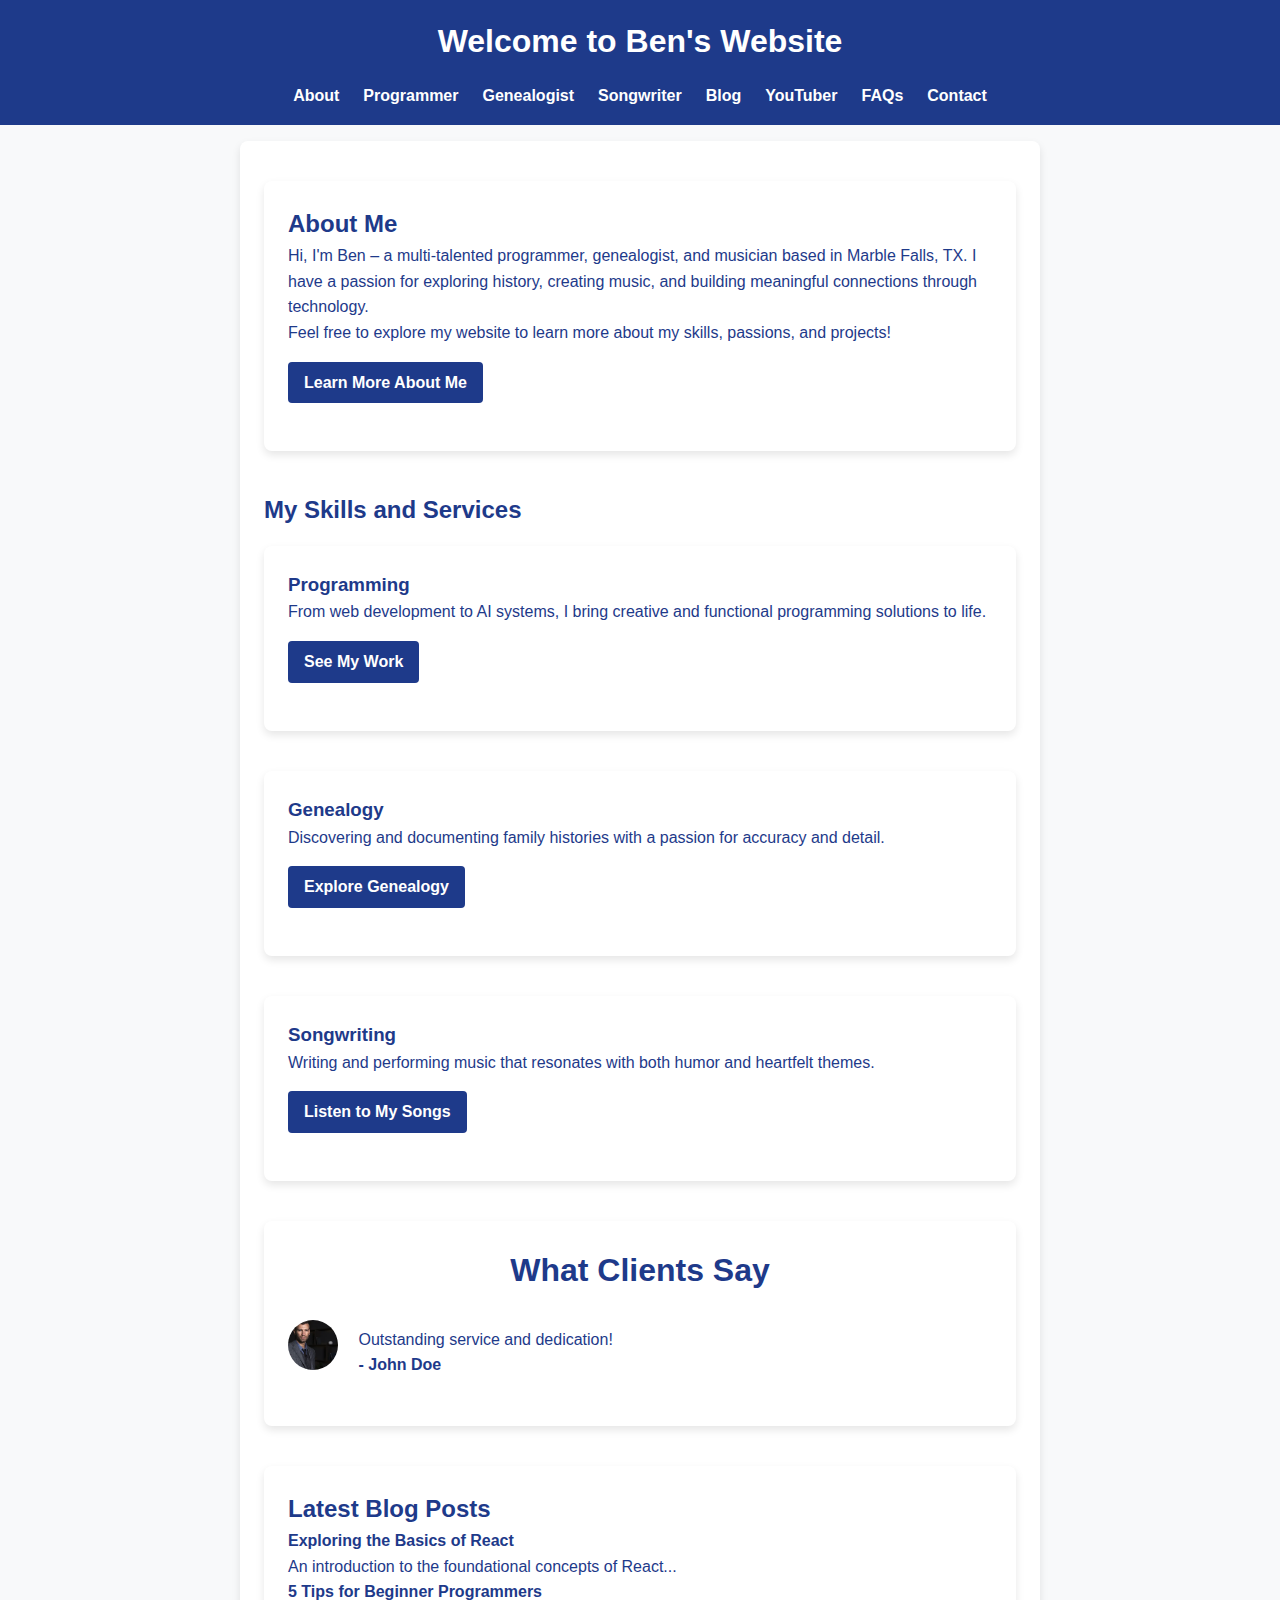
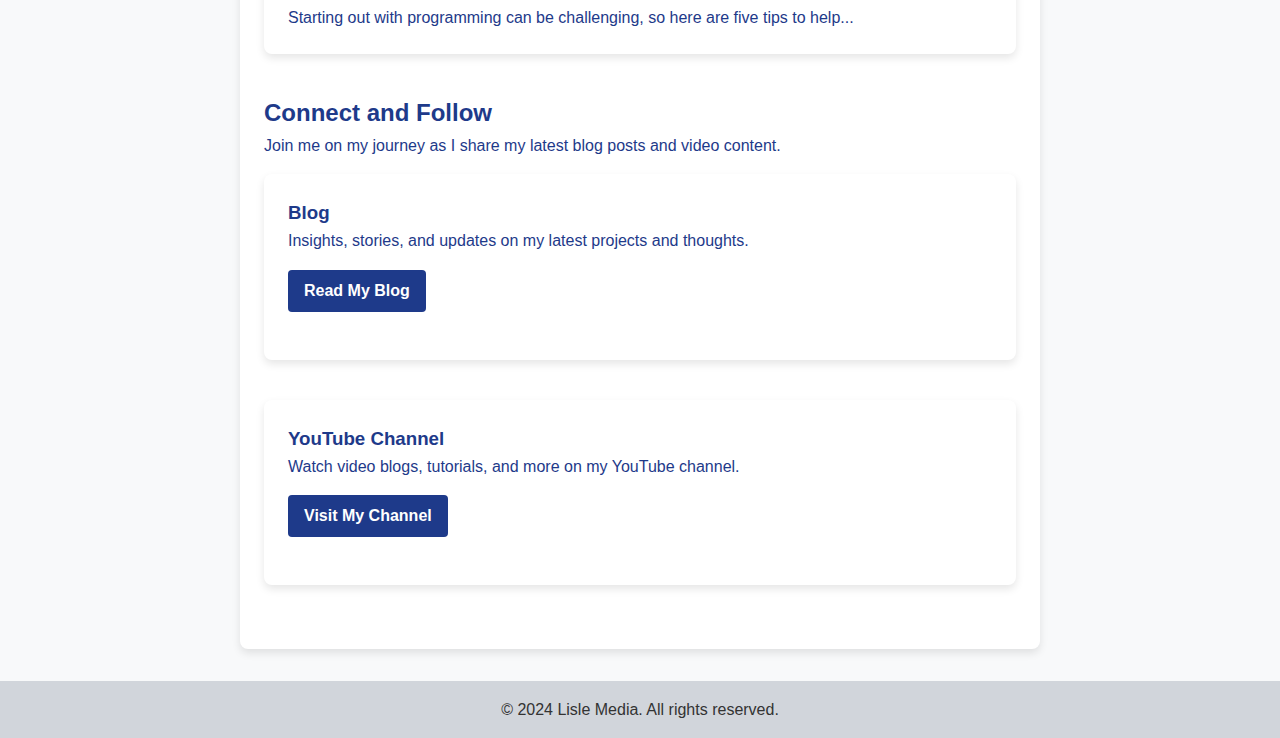
==== index.html @ d7e0044d "Add files via upload" ====
<!DOCTYPE html>
<html lang="en">
<head>
    <meta charset="UTF-8">
    <meta name="viewport" content="width=device-width, initial-scale=1.0">
    <title>Ben's Personal Website</title>
    <link rel="stylesheet" href="css/style.css">
    <script src="js/script.js" defer></script>
    <script src="js/blog_data.js" defer></script>
    <script src="js/load_blog.js" defer></script>
</head>
<body>

<!-- Header -->
<header>
    <h1>Welcome to Ben's Website</h1>
    <nav>
        <a href="about.html">About</a>
        <a href="programmer.html">Programmer</a>
        <a href="genealogist.html">Genealogist</a>
        <a href="songwriter.html">Songwriter</a>
        <a href="blog.html">Blog</a>
        <a href="youtuber.html">YouTuber</a>
        <a href="faqs.html">FAQs</a>
        <a href="contact.html">Contact</a>
    </nav>
</header>

<!-- Main Content -->
<main class="pages">
    <section class="pages about-section">
        <h2>About Me</h2>
        <p>Hi, I'm Ben – a multi-talented programmer, genealogist, and musician based in Marble Falls, TX. I have a passion for exploring history, creating music, and building meaningful connections through technology.</p>
        <p>Feel free to explore my website to learn more about my skills, passions, and projects!</p>
        <a href="about.html" class="button">Learn More About Me</a>
    </section>

    <section>
        <h2>My Skills and Services</h2>
        <div class="card-grid">
            <section class="pages program-section">
                <h3>Programming</h3>
                <p>From web development to AI systems, I bring creative and functional programming solutions to life.</p>
                <a href="programmer.html" class="button">See My Work</a>
            </section>
            <section class="pages genealogy-section">
                <h3>Genealogy</h3>
                <p>Discovering and documenting family histories with a passion for accuracy and detail.</p>
                <a href="genealogist.html" class="button">Explore Genealogy</a>
            </section>
            <section class="pages songwriting-section">
                <h3>Songwriting</h3>
                <p>Writing and performing music that resonates with both humor and heartfelt themes.</p>
                <a href="songwriter.html" class="button">Listen to My Songs</a>
            </section>
        </div>
    </section>

    <section>
        <div class="card-grid">
            <section class="pages testimonial-section" id="testimonial">
                <h2>What Clients Say</h2>
                <div class="testimonial-carousel">
                    <!-- Placeholder for testimonials to be dynamically injected here -->
                </div>
            </section>
        </div>
    </section>

    <!-- Blog Teasers Section -->
    <section>
        <div class="card-grid">
            <section class="pages blog-section" id="blog-teasers">
                <h2>Latest Blog Posts</h2>
                <!-- Blog teasers will load here dynamically from JavaScript -->
            </section>
        </div>
    </section>
    
    <!-- Connect and Follow Section -->
    <section>
        <h2>Connect and Follow</h2>
        <p>Join me on my journey as I share my latest blog posts and video content.</p>
        <div class="card-grid">
            <section class="pages blog-section">
                <h3>Blog</h3>
                <p>Insights, stories, and updates on my latest projects and thoughts.</p>
                <a href="blog.html" class="button">Read My Blog</a>
            </section>
            <section class="pages youtube-section">
                <h3>YouTube Channel</h3>
                <p>Watch video blogs, tutorials, and more on my YouTube channel.</p>
                <a href="https://www.youtube.com/@BenHLiles" class="button">Visit My Channel</a>
            </section>
        </div>
    </section>
</main>

<!-- Footer -->
<footer>
    <p>&copy; 2024 Lisle Media. All rights reserved.</p>
</footer>

</body>
</html>
---- css/style.css ----
/* Reset default styles */
* {
    margin: 0;
    padding: 0;
    box-sizing: border-box;
    font-family: Arial, sans-serif;
}

/* Color Scheme */
:root {
    --blue: #1E3A8A; /* Deep web-safe blue */
    --grey-silver: #D1D5DB; /* Silver-grey color */
}

/* General Styles */
body {
    background-color: #f8f9fa; /* Light background */
    color: var(--blue);
    line-height: 1.6;
}

a {
    color: var(--blue);
    text-decoration: none;
}

a:hover {
    color: #cfbbbbc7; /* Slightly darker grey for hover */
}

/* Header */
header {
    background-color: var(--blue);
    color: #fff;
    padding: 1rem 0;
    text-align: center;
}

header h1 {
    font-size: 2rem;
}

/* Navigation */
nav {
    display: flex;
    justify-content: center;
    gap: 1.5rem;
    flex-wrap: wrap;
    margin-top: 1rem;
}

nav a {
    color: #fff;
    font-weight: bold;
}

/* Main Content Styling */
main {
    padding: 2rem;
}

/* Page Container for Main Sections */
.pages {
    background: #ffffff;
    border-radius: 8px;
    padding: 1.5rem;
    max-width: 800px;
    margin: 1rem auto;
    box-shadow: 0px 4px 8px rgba(0, 0, 0, 0.1);
}

/* Spacing Between Sections */
.pages section {
    margin-bottom: 2.5rem; /* Adds space between sections */
}

/* Button Styling with Enhanced Spacing */
.button {
    display: inline-block;
    margin-top: 1rem;
    margin-bottom: 1.5rem; /* Adds extra space below each button */
    padding: 0.5rem 1rem;
    background-color: var(--blue);
    color: #fff;
    text-align: center;
    border-radius: 4px;
    font-weight: bold;
}

.button:hover {
    background-color: #374151; /* Darker blue-grey on hover */
}

/* Skills Section */
#skills {
    text-align: center;
    margin-bottom: 2.5rem;
}

.skills-list {
    display: flex;
    flex-wrap: wrap;
    justify-content: center;
    gap: 1rem;
    margin-top: 1rem;
}

.skill {
    flex: 1 1 45%;
    padding: 0.5rem;
    background-color: var(--grey-silver);
    border-radius: 5px;
    text-align: center;
}

/* Projects Section */
#projects {
    text-align: center;
    margin-bottom: 2.5rem;
}

.projects-list {
    display: grid;
    gap: 1.5rem;
    grid-template-columns: 1fr 1fr;
    justify-items: center;
    margin-top: 1rem;
}

.project-item {
    background-color: #ffffff;
    padding: 1rem;
    border: 1px solid #ddd;
    border-radius: 8px;
    box-shadow: 0px 4px 8px rgba(0, 0, 0, 0.1);
    max-width: 100%;
    text-align: left;
}

.project-item h3 {
    font-size: 1.25rem;
    color: var(--blue);
    margin-bottom: 0.5rem;
}

.project-item p {
    color: #555;
    font-size: 0.9rem;
    margin-bottom: 1rem;
}

.project-item a {
    color: var(--blue);
    text-decoration: none;
    font-weight: bold;
    margin-top: 0.5rem;
    display: inline-block;
}

.project-item a:hover {
    color: #374151;
}


.testimonial {
    display: flex;
    align-items: center;
    margin-bottom: 1.5rem;
}

#testimonial h2 {
    font-size: 2rem;
    text-align: center;
    margin-bottom: 1.5rem; /* Adjust the space as needed */
}

.testimonial-photo {
    width: 50px;
    height: 50px;
    border-radius: 50%;
    margin-right: 1rem;
    object-fit: cover;
    flex-shrink: 0; /* Prevents photo from shrinking if space is tight */
}

.testimonial-text {
    max-width: 400px;
    display: inline-block;
}


/* Footer */
footer {
    background-color: var(--grey-silver);
    color: #333;
    text-align: center;
    padding: 1rem;
    margin-top: 2rem;
}

/* FAQ Page Styles */
.faq-container {
    max-width: 800px;
    margin: 0 auto;
    padding: 1.5rem;
}

.faq-item {
    margin-bottom: 1rem;
    border-bottom: 1px solid #ddd;
    padding-bottom: 1rem;
}

.faq-question {
    font-weight: bold;
    cursor: pointer;
    padding: 0.5rem 0;
}

.faq-answer {
    display: none;
    padding: 0.5rem 0;
    line-height: 1.5;
    color: #555;
}

.faq-answer.show {
    display: block;
}

/* Adds spacing between each song-sample section */
.song-sample {
    margin-bottom: 10px;
}

/* Adds spacing between each video section on the YouTuber page */
.video {
    margin-bottom: 10px;
}


/* Responsive Design */

/* Tablets (portrait and landscape) */
@media (max-width: 768px) {
    header h1 {
        font-size: 1.75rem;
    }

    nav {
        gap: 1rem;
    }

    main {
        padding: 1.5rem;
    }

    .pages {
        max-width: 90%; /* Adjust width to fit smaller screens */
        padding: 1rem;
    }
}

/* Mobile Devices (portrait) */
@media (max-width: 480px) {
    header h1 {
        font-size: 1.5rem;
    }

    nav {
        flex-direction: column;
        gap: 0.5rem;
    }

    .pages {
        max-width: 95%;
        padding: 1rem;
    }

    footer {
        padding: 0.5rem;
    }
}

/* Mobile Devices (landscape) */
@media (max-width: 640px) and (orientation: landscape) {
    header h1 {
        font-size: 1.5rem;
    }

    nav {
        gap: 0.75rem;
    }

    .pages {
        max-width: 90%;
    }

    footer {
        padding: 0.5rem;
    }
}
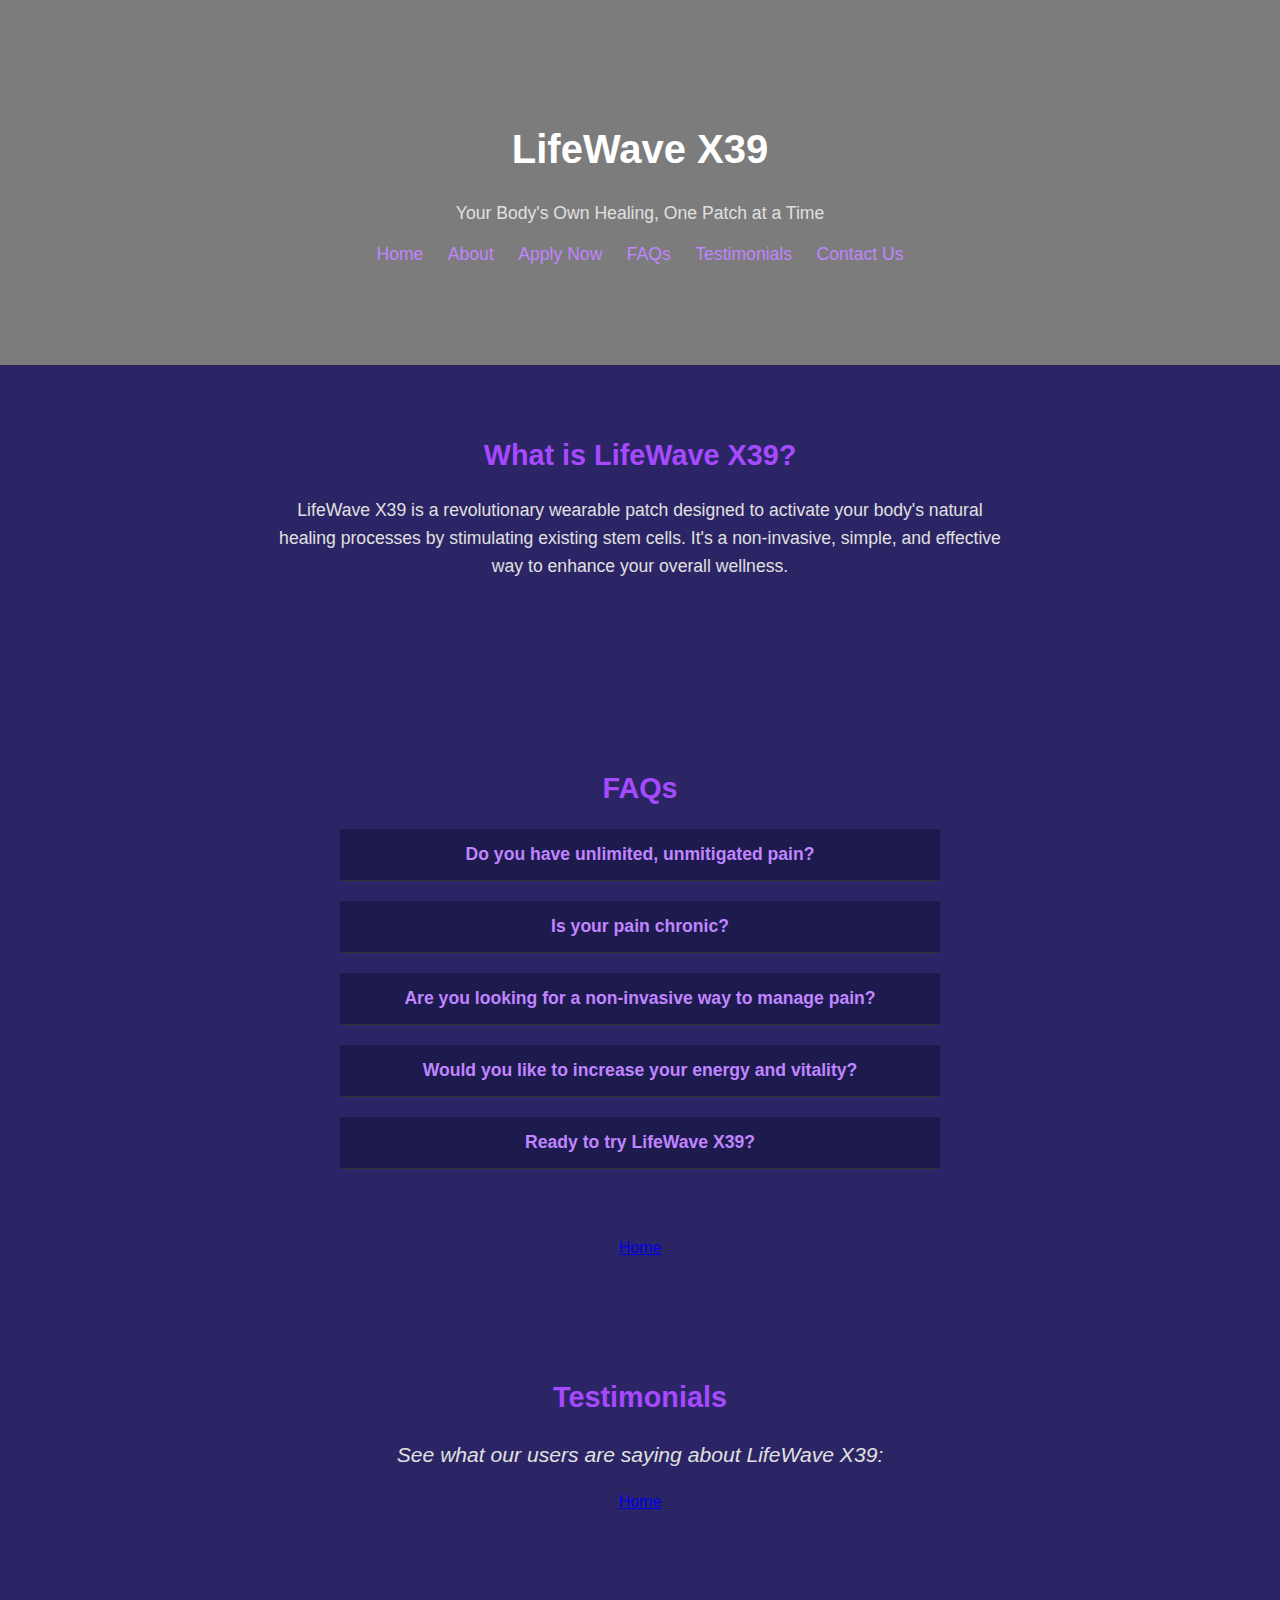
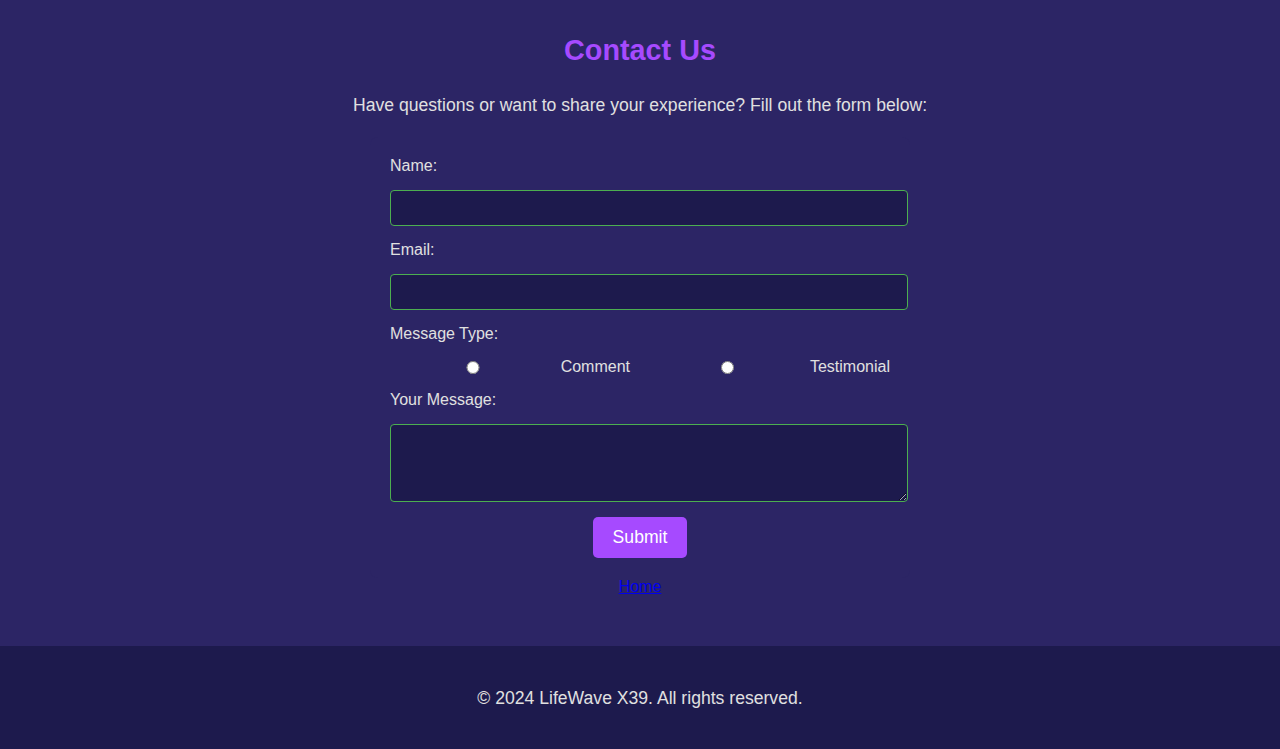
==== commit b790ab92: "Add files via upload" ====
--- a/index.html
+++ b/index.html
@@ -3,103 +3,155 @@
 <head>
     <meta charset="UTF-8">
     <meta name="viewport" content="width=device-width, initial-scale=1.0">
-    <title>Ben's Personal Website</title>
-    <link rel="stylesheet" href="css/style.css">
-    <script src="js/script.js" defer></script>
-    <script src="js/blog_data.js" defer></script>
-    <script src="js/load_blog.js" defer></script>
+    <meta name="description" content="LifeWave X39 - Your Body's Own Healing, One Patch at a Time.">
+    <meta name="keywords" content="natural stem cell booster, pain relief without medication, 
+        increase stem cell activity, natural healing patch, wearable wellness patch, wellness patch for energy, 
+        increase vitality patch, drug-free pain management, chronic pain solutions, natural pain relief patch,
+        X39 healing patch, LifeWave stem cell therapy">
+    <title>LifeWave X39 - Natural Healing Patch</title>
+    <link rel="stylesheet" href="css/styles.css">
 </head>
 <body>
+    <header>               
+        <h1>LifeWave X39</h1>
+        <p>Your Body's Own Healing, One Patch at a Time</p>
+        <nav>
+            <a href="index.html">Home</a>
+            <a href="#about">About</a>
+            <a href="apply.html">Apply Now</a>
+            <a href="#faqs">FAQs</a>
+            <a href="#testimonials">Testimonials</a>
+            <a href="#contact">Contact Us</a>
+        </nav>
+    </header>
 
-<!-- Header -->
-<header>
-    <h1>Welcome to Ben's Website</h1>
-    <nav>
-        <a href="about.html">About</a>
-        <a href="programmer.html">Programmer</a>
-        <a href="genealogist.html">Genealogist</a>
-        <a href="songwriter.html">Songwriter</a>
-        <a href="blog.html">Blog</a>
-        <a href="youtuber.html">YouTuber</a>
-        <a href="faqs.html">FAQs</a>
-        <a href="contact.html">Contact</a>
-    </nav>
-</header>
-
-<!-- Main Content -->
-<main class="pages">
-    <section class="pages about-section">
-        <h2>About Me</h2>
-        <p>Hi, I'm Ben – a multi-talented programmer, genealogist, and musician based in Marble Falls, TX. I have a passion for exploring history, creating music, and building meaningful connections through technology.</p>
-        <p>Feel free to explore my website to learn more about my skills, passions, and projects!</p>
-        <a href="about.html" class="button">Learn More About Me</a>
+    <section id="about">
+        <h2>What is LifeWave X39?</h2>
+        <p>
+            LifeWave X39 is a revolutionary wearable patch designed to activate 
+            your body's natural <br> healing processes by stimulating existing 
+            stem cells. It's a non-invasive, simple, and effective <br> 
+            way to enhance your overall wellness.
+        </p>
     </section>
 
-    <section>
-        <h2>My Skills and Services</h2>
-        <div class="card-grid">
-            <section class="pages program-section">
-                <h3>Programming</h3>
-                <p>From web development to AI systems, I bring creative and functional programming solutions to life.</p>
-                <a href="programmer.html" class="button">See My Work</a>
-            </section>
-            <section class="pages genealogy-section">
-                <h3>Genealogy</h3>
-                <p>Discovering and documenting family histories with a passion for accuracy and detail.</p>
-                <a href="genealogist.html" class="button">Explore Genealogy</a>
-            </section>
-            <section class="pages songwriting-section">
-                <h3>Songwriting</h3>
-                <p>Writing and performing music that resonates with both humor and heartfelt themes.</p>
-                <a href="songwriter.html" class="button">Listen to My Songs</a>
-            </section>
-        </div>
+    <section id="faqs">
+        <section id="faqs">
+            <h2>FAQs</h2>
+            <div class="faq-item">
+                <button class="faq-question">
+                    Do you have unlimited, unmitigated pain?
+                </button>
+                <div class="faq-answer">
+                    <p>
+                        If yes, keep reading. The LifeWave X39 patch is designed 
+                        to help you manage pain <br> in a non-invasive, drug-free 
+                        way.
+                    </p>
+                </div>
+            </div>
+            <div class="faq-item">
+                <button class="faq-question">Is your pain chronic?</button>
+                <div class="faq-answer">
+                    <p>
+                        If you experience chronic pain that limits your quality
+                        of life, <br> the LifeWave X39 patch could be a natural 
+                        solution to help alleviate your discomfort.
+                    </p>
+                </div>
+            </div>
+            <div class="faq-item">
+                <button class="faq-question">
+                    Are you looking for a non-invasive way to manage pain?
+                </button>
+                <div class="faq-answer">
+                    <p>
+                        The LifeWave X39 patch uses phototherapy to stimulate 
+                        your body’s <br> natural healing processes, without the 
+                        need for pills or injections.
+                    </p>
+                </div>
+            </div>
+            <div class="faq-item">
+                <button class="faq-question">
+                    Would you like to increase your energy and vitality?
+                </button>
+                <div class="faq-answer">
+                    <p>
+                        Along with pain relief, the LifeWave X39 patch can 
+                        enhance your energy <br> levels, vitality, and overall 
+                        wellness.
+                    </p>
+                </div>
+            </div>
+            <div class="faq-item">
+                <button class="faq-question">
+                    Ready to try LifeWave X39?                    
+                </button>
+                <div class="faq-answer">
+                    <p>
+                        Order now to start experiencing the benefits of this 
+                        innovative, non-invasive patch.
+                    </p>
+                </div>
+            </div>
+        </section>
+        
+        <a href="#top" class="home-link">Home</a>
     </section>
 
-    <section>
-        <div class="card-grid">
-            <section class="pages testimonial-section" id="testimonial">
-                <h2>What Clients Say</h2>
-                <div class="testimonial-carousel">
-                    <!-- Placeholder for testimonials to be dynamically injected here -->
-                </div>
-            </section>
+    <section id="testimonials">
+        <h2>Testimonials</h2>
+        <!-- Default Message -->
+        <div id="default-message" class="default-message">
+            <p>See what our users are saying about LifeWave X39:</p>
         </div>
+
+        <!-- Placeholder Carousel for Future Testimonials -->
+        <div id="testimonial-carousel" class="carousel">
+            <div class="carousel-item active">"This could be your testimonial!"</div>
+            <div class="carousel-item">"Experience pain relief like never before."</div>
+            <div class="carousel-item">"Join others who have found relief with LifeWave X39."</div>
+            <div class="carousel-item">"Say goodbye to discomfort and hello to wellness."</div>
+        </div>
+        <a href="#top" class="home-link">Home</a>
     </section>
 
-    <!-- Blog Teasers Section -->
-    <section>
-        <div class="card-grid">
-            <section class="pages blog-section" id="blog-teasers">
-                <h2>Latest Blog Posts</h2>
-                <!-- Blog teasers will load here dynamically from JavaScript -->
-            </section>
-        </div>
+    <section id="contact">
+        <h2>Contact Us</h2>
+        <p>Have questions or want to share your experience? Fill out the form below:</p>
+        <form id="contact-form">
+            <label for="name">Name:</label>
+            <input type="text" id="name" name="name" required>
+
+            <label for="email">Email:</label>
+            <input type="email" id="email" name="email" required>
+
+            <label for="message-type">Message Type:</label>
+            <div class="radio-group">
+                <label>
+                    <input type="radio" id="comment" name="message_type" value="comment" required>
+                    Comment
+                </label>
+                <label>
+                    <input type="radio" id="testimonial" name="message_type" value="testimonial">
+                    Testimonial
+                </label>
+            </div>
+            
+
+            <label for="message">Your Message:</label>
+            <textarea id="message" name="message" rows="4" required></textarea>
+
+            <button type="button" onclick="handleFormSubmit()" class="cta-button">Submit</button>
+        </form>
+        <a href="#top" class="home-link">Home</a>
     </section>
-    
-    <!-- Connect and Follow Section -->
-    <section>
-        <h2>Connect and Follow</h2>
-        <p>Join me on my journey as I share my latest blog posts and video content.</p>
-        <div class="card-grid">
-            <section class="pages blog-section">
-                <h3>Blog</h3>
-                <p>Insights, stories, and updates on my latest projects and thoughts.</p>
-                <a href="blog.html" class="button">Read My Blog</a>
-            </section>
-            <section class="pages youtube-section">
-                <h3>YouTube Channel</h3>
-                <p>Watch video blogs, tutorials, and more on my YouTube channel.</p>
-                <a href="https://www.youtube.com/@BenHLiles" class="button">Visit My Channel</a>
-            </section>
-        </div>
-    </section>
-</main>
 
-<!-- Footer -->
-<footer>
-    <p>&copy; 2024 Lisle Media. All rights reserved.</p>
-</footer>
+    <footer>
+        <p>&copy; 2024 LifeWave X39. All rights reserved.</p>
+    </footer>
 
+    <script src="js/script.js"></script>
 </body>
 </html>--- a/css/styles.css
+++ b/css/styles.css
@@ -0,0 +1,242 @@
+body, html {
+    margin: 0;
+    padding: 0;
+    font-family: Arial, sans-serif;
+    background-color: #f9f9f9;
+    color: #fff; /* Adjusted text color for readability on dark background */
+}
+
+header {
+    position: relative;
+    text-align: center;
+    padding: 100px 20px;
+    background-image: url('https://benhli40.github.io/lifewave-x39/images/people-7064216_1280.jpg');
+    background-size: cover;
+    background-position: center;
+    color: #fff;
+}
+
+/* Overlay styling */
+header::before {
+    content: '';
+    position: absolute;
+    top: 0;
+    left: 0;
+    width: 100%;
+    height: 100%;
+    background-color: rgba(0, 0, 0, 0.5); /* Black overlay with 50% opacity */
+    z-index: 1;
+}
+
+/* Ensuring text is above the overlay */
+header h1, header p, header nav {
+    position: relative;
+    z-index: 2;
+}
+
+.header-image {
+    max-width: 150px; /* Adjust to control image size */
+    height: auto;
+    margin-bottom: 20px; /* Space between image and heading */
+}
+
+
+h1 {
+    font-size: 2.5em;
+}
+
+h2 {
+    font-size: 1.8em;
+    color: #a64aff; /* Vibrant purple */
+}
+
+p, li {
+    font-size: 1.1em;
+    line-height: 1.6;
+    color: #e0e0e0; /* Lightened text for better readability */
+}
+
+/* Header Navigation */
+nav {
+    margin-top: 10px;
+}
+
+nav a {
+    margin: 0 10px;
+    color: #c085ff; /* Lighter purple for links */
+    text-decoration: none;
+    font-size: 1.1em;
+}
+
+nav a:hover {
+    color: #fff;
+    text-decoration: underline;
+}
+
+/* FAQ Section */
+#faqs {
+    text-align: center; /* Center-aligns the entire FAQ section */
+}
+
+.faq-item {
+    margin: 20px auto;
+    width: 80%; /* Limits the width to make the section look more centered and neat */
+    max-width: 600px; /* Sets a max width for readability on larger screens */
+    border-bottom: 1px solid #333;
+}
+
+.faq-question {
+    width: 100%;
+    background-color: #1d1a4d;
+    color: #c085ff;
+    padding: 15px;
+    font-size: 1.1em;
+    text-align: center; /* Centers the text inside the button */
+    border: none;
+    outline: none;
+    cursor: pointer;
+    font-weight: bold;
+    display: block;
+}
+
+.faq-question:hover {
+    color: #fff;
+}
+
+.faq-answer {
+    display: none;
+    padding: 15px;
+    color: #e0e0e0;
+    background-color: #2c2565;
+    border-left: 3px solid #a64aff;
+    text-align: center; /* Centers the text in the answer section */
+}
+
+/* Default message styling */
+.default-message {
+    text-align: center;
+    font-size: 1.2em;
+    color: #aaa;
+    margin-bottom: 20px;
+    font-style: italic;
+}
+
+/* Carousel container styling */
+.carousel {
+    display: none; /* Initially hidden */
+    position: relative;
+    width: 100%;
+    max-width: 600px;
+    margin: 0 auto;
+    text-align: center;
+    color: #fff;
+}
+
+.carousel-item {
+    display: none;
+    padding: 20px;
+    font-size: 1.2em;
+    font-style: italic;
+}
+
+.carousel-item.active {
+    display: block;
+}
+
+/* Form styling */
+form {
+    max-width: 500px;
+    margin: 0 auto;
+    padding: 20px;
+    background-color: #2c2565;
+    border-radius: 8px;
+}
+
+/* Style for side-by-side radio buttons with aligned labels */
+form div {
+    display: flex;
+    align-items: center;
+    gap: 20px; /* Space between each radio button-label pair */
+}
+
+form label, form input, form textarea {
+    display: block;
+    width: 100%;
+    margin-bottom: 15px;
+    font-size: 1em;
+    color: #e0e0e0;
+}
+
+form input, form textarea {
+    padding: 8px;
+    border: 1px solid #4CAF50;
+    border-radius: 4px;
+    background-color: #1d1a4d;
+    color: #fff;
+}
+
+form input[type="radio"] {
+    margin-right: 5px; /* Adds slight space between the radio button and label */
+    vertical-align: middle; /* Ensures the button aligns with the label text */
+}
+
+form label {
+    display: inline-flex;
+    align-items: center;
+    font-size: 1em;
+}
+
+/* Style for radio buttons with aligned labels */
+.radio-group {
+    display: flex;
+    gap: 20px; /* Space between radio button-label pairs */
+}
+
+.radio-group label {
+    display: flex;
+    align-items: center; /* Center-aligns radio buttons with text */
+    gap: 5px; /* Space between the radio button and its label */
+}
+
+.radio-group input[type="radio"] {
+    margin: 0; /* Removes any extra margin around radio buttons */
+    padding: 0; /* Removes any extra padding */
+    vertical-align: middle; /* Ensures the button is centered with the label */
+}
+
+
+form button {
+    background-color: #a64aff;
+    padding: 10px 20px;
+    border: none;
+    border-radius: 5px;
+    cursor: pointer;
+    color: #fff;
+    font-size: 1.1em;
+}
+
+form button:hover {
+    background-color: #9144e8;
+}
+
+section {
+    padding: 50px 20px;
+    text-align: center;
+    background-color: #2c2565; /* Slightly darker navy for contrast */
+}
+
+ul {
+    list-style-type: none;
+    padding: 0;
+}
+
+li {
+    padding: 10px 0;
+}
+
+footer {
+    background-color: #1d1a4d; /* Deep navy blue */
+    color: #fff;
+    text-align: center;
+    padding: 20px 0;
+}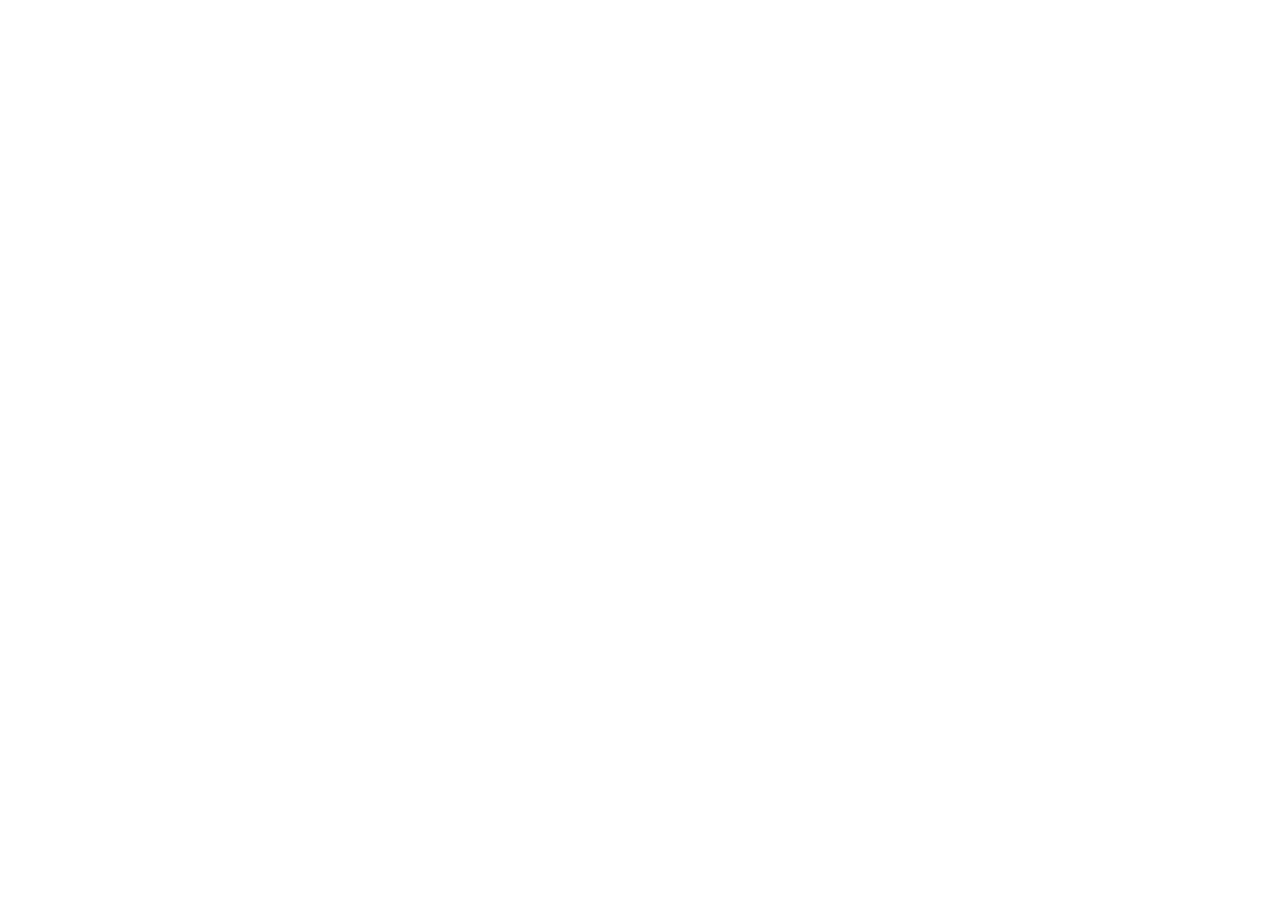
==== commit e94b90a6: "Updates" ====
--- a/index.html
+++ b/index.html
@@ -1,157 +1 @@
-<!DOCTYPE html>
-<html lang="en">
-<head>
-    <meta charset="UTF-8">
-    <meta name="viewport" content="width=device-width, initial-scale=1.0">
-    <meta name="description" content="LifeWave X39 - Your Body's Own Healing, One Patch at a Time.">
-    <meta name="keywords" content="natural stem cell booster, pain relief without medication, 
-        increase stem cell activity, natural healing patch, wearable wellness patch, wellness patch for energy, 
-        increase vitality patch, drug-free pain management, chronic pain solutions, natural pain relief patch,
-        X39 healing patch, LifeWave stem cell therapy">
-    <title>LifeWave X39 - Natural Healing Patch</title>
-    <link rel="stylesheet" href="css/styles.css">
-</head>
-<body>
-    <header>               
-        <h1>LifeWave X39</h1>
-        <p>Your Body's Own Healing, One Patch at a Time</p>
-        <nav>
-            <a href="index.html">Home</a>
-            <a href="#about">About</a>
-            <a href="apply.html">Apply Now</a>
-            <a href="#faqs">FAQs</a>
-            <a href="#testimonials">Testimonials</a>
-            <a href="#contact">Contact Us</a>
-        </nav>
-    </header>
-
-    <section id="about">
-        <h2>What is LifeWave X39?</h2>
-        <p>
-            LifeWave X39 is a revolutionary wearable patch designed to activate 
-            your body's natural <br> healing processes by stimulating existing 
-            stem cells. It's a non-invasive, simple, and effective <br> 
-            way to enhance your overall wellness.
-        </p>
-    </section>
-
-    <section id="faqs">
-        <section id="faqs">
-            <h2>FAQs</h2>
-            <div class="faq-item">
-                <button class="faq-question">
-                    Do you have unlimited, unmitigated pain?
-                </button>
-                <div class="faq-answer">
-                    <p>
-                        If yes, keep reading. The LifeWave X39 patch is designed 
-                        to help you manage pain <br> in a non-invasive, drug-free 
-                        way.
-                    </p>
-                </div>
-            </div>
-            <div class="faq-item">
-                <button class="faq-question">Is your pain chronic?</button>
-                <div class="faq-answer">
-                    <p>
-                        If you experience chronic pain that limits your quality
-                        of life, <br> the LifeWave X39 patch could be a natural 
-                        solution to help alleviate your discomfort.
-                    </p>
-                </div>
-            </div>
-            <div class="faq-item">
-                <button class="faq-question">
-                    Are you looking for a non-invasive way to manage pain?
-                </button>
-                <div class="faq-answer">
-                    <p>
-                        The LifeWave X39 patch uses phototherapy to stimulate 
-                        your body’s <br> natural healing processes, without the 
-                        need for pills or injections.
-                    </p>
-                </div>
-            </div>
-            <div class="faq-item">
-                <button class="faq-question">
-                    Would you like to increase your energy and vitality?
-                </button>
-                <div class="faq-answer">
-                    <p>
-                        Along with pain relief, the LifeWave X39 patch can 
-                        enhance your energy <br> levels, vitality, and overall 
-                        wellness.
-                    </p>
-                </div>
-            </div>
-            <div class="faq-item">
-                <button class="faq-question">
-                    Ready to try LifeWave X39?                    
-                </button>
-                <div class="faq-answer">
-                    <p>
-                        Order now to start experiencing the benefits of this 
-                        innovative, non-invasive patch.
-                    </p>
-                </div>
-            </div>
-        </section>
-        
-        <a href="#top" class="home-link">Home</a>
-    </section>
-
-    <section id="testimonials">
-        <h2>Testimonials</h2>
-        <!-- Default Message -->
-        <div id="default-message" class="default-message">
-            <p>See what our users are saying about LifeWave X39:</p>
-        </div>
-
-        <!-- Placeholder Carousel for Future Testimonials -->
-        <div id="testimonial-carousel" class="carousel">
-            <div class="carousel-item active">"This could be your testimonial!"</div>
-            <div class="carousel-item">"Experience pain relief like never before."</div>
-            <div class="carousel-item">"Join others who have found relief with LifeWave X39."</div>
-            <div class="carousel-item">"Say goodbye to discomfort and hello to wellness."</div>
-        </div>
-        <a href="#top" class="home-link">Home</a>
-    </section>
-
-    <section id="contact">
-        <h2>Contact Us</h2>
-        <p>Have questions or want to share your experience? Fill out the form below:</p>
-        <form id="contact-form">
-            <label for="name">Name:</label>
-            <input type="text" id="name" name="name" required>
-
-            <label for="email">Email:</label>
-            <input type="email" id="email" name="email" required>
-
-            <label for="message-type">Message Type:</label>
-            <div class="radio-group">
-                <label>
-                    <input type="radio" id="comment" name="message_type" value="comment" required>
-                    Comment
-                </label>
-                <label>
-                    <input type="radio" id="testimonial" name="message_type" value="testimonial">
-                    Testimonial
-                </label>
-            </div>
-            
-
-            <label for="message">Your Message:</label>
-            <textarea id="message" name="message" rows="4" required></textarea>
-
-            <button type="button" onclick="handleFormSubmit()" class="cta-button">Submit</button>
-        </form>
-        <a href="#top" class="home-link">Home</a>
-    </section>
-
-    <footer>
-        <p>&copy; 2024 LifeWave X39. All rights reserved.</p>
-    </footer>
-
-    <script src="js/script.js"></script>
-</body>
-</html>+<!doctype html><html lang="en"><head><meta charset="utf-8"/><link rel="icon" href="/benhliles/favicon.ico"/><meta name="viewport" content="width=device-width,initial-scale=1"/><meta name="theme-color" content="#000000"/><meta name="description" content="Web site created using create-react-app"/><link rel="apple-touch-icon" href="/benhliles/logo192.png"/><link rel="manifest" href="/benhliles/manifest.json"/><title>React App</title><script defer="defer" src="/benhliles/static/js/main.eb06e034.js"></script><link href="/benhliles/static/css/main.1cf931fe.css" rel="stylesheet"></head><body><noscript>You need to enable JavaScript to run this app.</noscript><div id="root"></div></body></html>